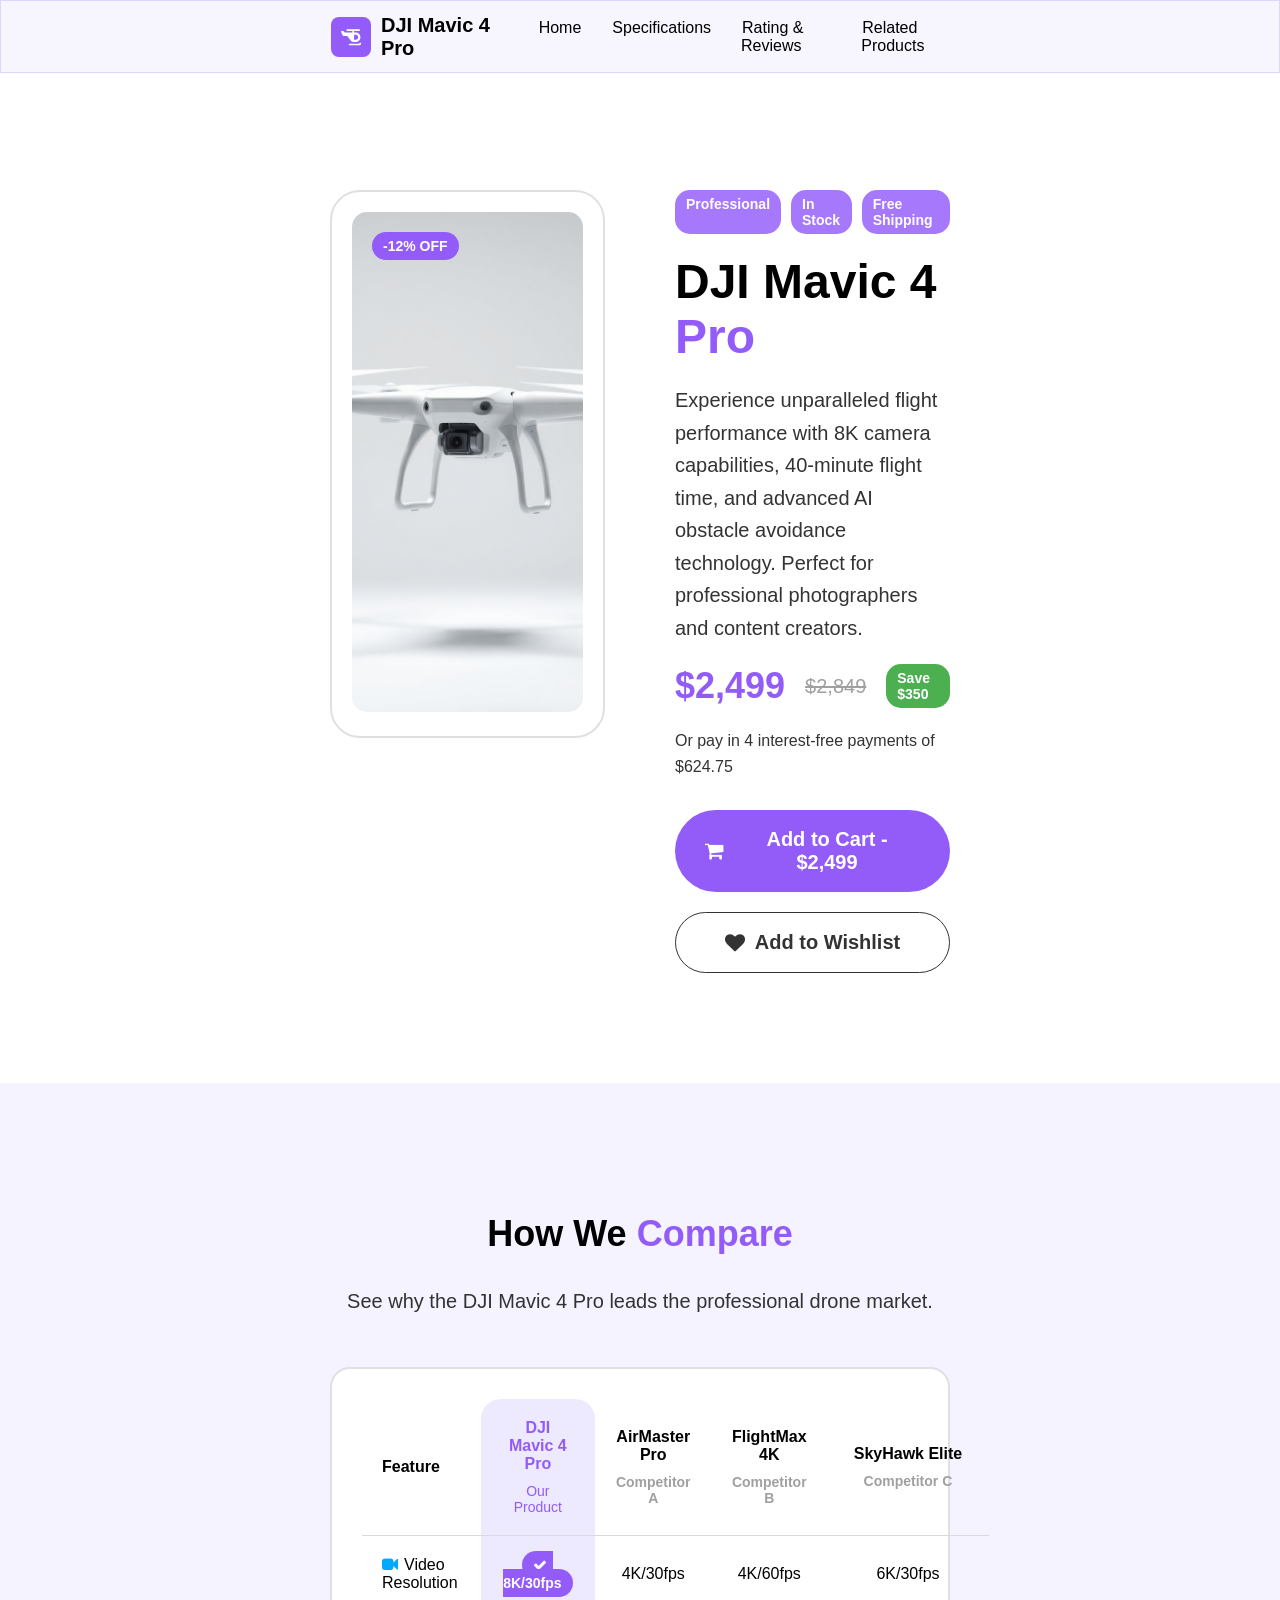
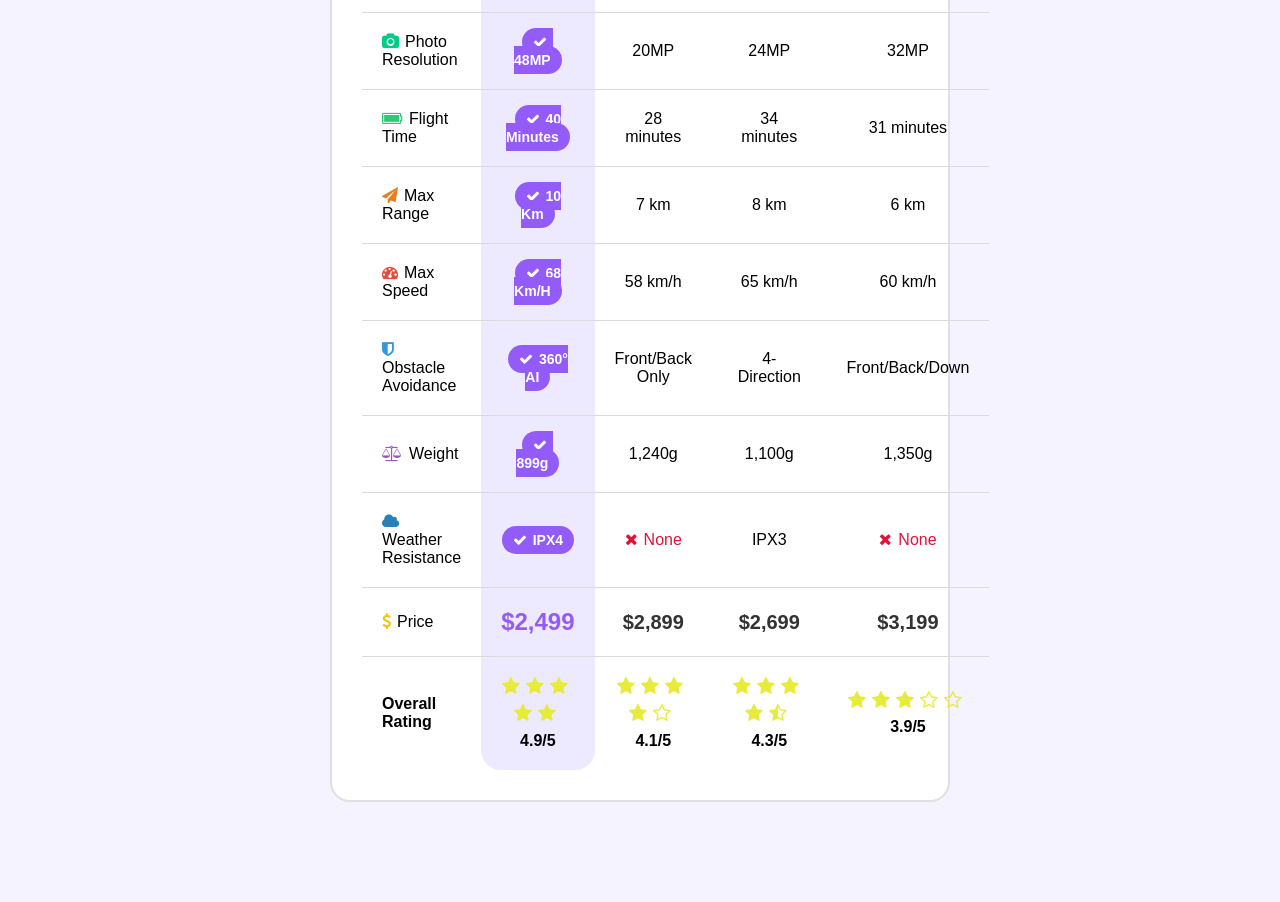
==== 1/index.html @ ffea20bc "Restructure projects" ====
<!DOCTYPE html>
<html lang="en">

<head>
    <meta charset="UTF-8">
    <meta name="viewport" content="width=device-width, initial-scale=1.0">
    <title>Assessment 3</title>
    <link rel="stylesheet" href="style.css">
    <link rel="stylesheet" href="https://cdnjs.cloudflare.com/ajax/libs/font-awesome/4.7.0/css/font-awesome.min.css">
</head>

<body>
    <header class="header container">
        <nav class="nav">
            <div class="nav-title">
                <div class="nav-logo">
                    <img src="images/icon.svg" alt="">
                </div>
                <h1 class="nav-title-text">DJI Mavic 4 Pro</h1>
            </div>
            <ul class="nav-links">
                <li><a href="#home">Home</a></li>
                <li><a href="#specs">Specifications</a></li>
                <li><a href="#">Rating & Reviews</a></li>
                <li><a href="#">Related Products</a></li>
            </ul>
        </nav>
    </header>

    <section id="home" class="section main-section">
        <div class="main-image-box">
            <img src="images/main-image.png" alt="DJI Mavic 4 Pro" class="main-image">
            <span class="badge">-12% OFF</span>
        </div>
        <div class="main-details">
            <div class="d-flex tags">
                <span class="tag badge">Professional</span>
                <span class="tag badge">In Stock</span>
                <span class="tag badge">Free Shipping</span>
            </div>
            <h1 class="main-title">DJI Mavic 4 <span class="highlight">Pro</span></h1>
            <p class="main-description">
                Experience unparalleled flight performance with 8K camera capabilities, 40-minute flight time, and
                advanced AI obstacle avoidance technology. Perfect for professional photographers and content creators.
            </p>
            <div class="d-flex align-center ">
                <span class="discount-price">$2,499</span>
                <span class="original-price">$2,849</span>
                <span class="saved badge">Save $350</span>
            </div>
            <p class="installment">Or pay in 4 interest-free payments of $624.75</p>
            <button class="btn primary"><i class="fa fa-shopping-cart"></i> Add to Cart - $2,499</button>
            <button class="btn secondary"><i class="fa fa-heart"></i> Add to Wishlist</button>
        </div>
    </section>

    <section id="specs" class="section specs-section">
        <div class="specs-header">
            <h2 class="">How We <span class="highlight">Compare</span></h2>
            <p class="specs-description">See why the DJI Mavic 4 Pro leads the professional drone market.</p>
        </div>
        <div class="card card-secandry">
            <table class="specs-table">
                <thead>
                    <tr>
                        <th>Feature</th>
                        <th class="highlight-col">
                            DJI Mavic 4 Pro
                            <span class="comp-sub our-prod-sub">Our Product</span>
                        </th>
                        <th>
                            AirMaster Pro
                            <span class="comp-sub">Competitor A</span>
                        </th>
                        <th>
                            FlightMax 4K
                            <span class="comp-sub">Competitor B</span>
                        </th>
                        <th>
                            SkyHawk Elite
                            <span class="comp-sub">Competitor C</span>
                        </th>
                    </tr>
                </thead>
                <tbody>
                    <!-- Video Resolution -->
                    <tr>
                        <td><i class="fa fa-video-camera feature-icon icon-video"></i>Video Resolution</td>
                        <td class="highlight-col"><span class="badge"><i class="fa fa-check"></i>8K/30fps</span></td>
                        <td>4K/30fps</td>
                        <td>4K/60fps</td>
                        <td>6K/30fps</td>
                    </tr>
                    <!-- Photo Resolution -->
                    <tr>
                        <td><i class="fa fa-camera feature-icon icon-photo"></i>Photo Resolution</td>
                        <td class="highlight-col"><span class="badge"><i class="fa fa-check"></i>48MP</span></td>
                        <td>20MP</td>
                        <td>24MP</td>
                        <td>32MP</td>
                    </tr>
                    <!-- Flight Time -->
                    <tr>
                        <td><i class="fa fa-battery-full feature-icon icon-flight"></i>Flight Time</td>
                        <td class="highlight-col"><span class="badge"><i class="fa fa-check"></i>40 minutes</span></td>
                        <td>28 minutes</td>
                        <td>34 minutes</td>
                        <td>31 minutes</td>
                    </tr>
                    <!-- Max Range -->
                    <tr>
                        <td><i class="fa fa-paper-plane feature-icon icon-range"></i>Max Range</td>
                        <td class="highlight-col"><span class="badge"><i class="fa fa-check"></i>10 km</span></td>
                        <td>7 km</td>
                        <td>8 km</td>
                        <td>6 km</td>
                    </tr>
                    <!-- Max Speed -->
                    <tr>
                        <td><i class="fa fa-dashboard feature-icon icon-speed"></i>Max Speed</td>
                        <td class="highlight-col"><span class="badge"><i class="fa fa-check"></i>68 km/h</span></td>
                        <td>58 km/h</td>
                        <td>65 km/h</td>
                        <td>60 km/h</td>
                    </tr>
                    <!-- Obstacle Avoidance -->
                    <tr>
                        <td><i class="fa fa-shield feature-icon icon-avoid"></i>Obstacle Avoidance</td>
                        <td class="highlight-col"><span class="badge"><i class="fa fa-check"></i>360° AI</span></td>
                        <td class="alert-text">Front/Back Only</td>
                        <td class="alert-text">4-Direction</td>
                        <td class="alert-text">Front/Back/Down</td>
                    </tr>
                    <!-- Weight -->
                    <tr>
                        <td><i class="fa fa-balance-scale feature-icon icon-weight"></i>Weight</td>
                        <td class="highlight-col"><span class="badge"><i class="fa fa-check"></i>899g</span></td>
                        <td>1,240g</td>
                        <td>1,100g</td>
                        <td>1,350g</td>
                    </tr>
                    <!-- Weather Resistance -->
                    <tr>
                        <td><i class="fa fa-cloud feature-icon icon-weather"></i>Weather Resistance</td>
                        <td class="highlight-col"><span class="badge"><i class="fa fa-check"></i>IPX4</span></td>
                        <td class="cross-text"><i class="fa fa-times"></i>None</td>
                        <td>IPX3</td>
                        <td class="cross-text"><i class="fa fa-times"></i>None</td>
                    </tr>
                    <!-- Price -->
                    <tr>
                        <td><i class="fa fa-usd feature-icon icon-price"></i>Price</td>
                        <td class="highlight-col"><span class="price-text">$2,499</span></td>
                        <td class="price-text">$2,899</td>
                        <td class="price-text">$2,699</td>
                        <td class="price-text">$3,199</td>
                    </tr>
                    <!-- Overall Rating -->
                    <tr>
                        <td>Overall Rating</td>
                        <td class="highlight-col">
                            <div class="rating-stars">
                                <i class="fa fa-star"></i><i class="fa fa-star"></i><i class="fa fa-star"></i><i
                                    class="fa fa-star"></i><i class="fa fa-star"></i>
                            </div>
                            <span class="rating-val">4.9/5</span>
                        </td>
                        <td>
                            <div class="rating-stars">
                                <i class="fa fa-star"></i><i class="fa fa-star"></i><i class="fa fa-star"></i><i
                                    class="fa fa-star"></i><i class="fa fa-star-o"></i>
                            </div>
                            <span class="rating-val">4.1/5</span>
                        </td>
                        <td>
                            <div class="rating-stars">
                                <i class="fa fa-star"></i><i class="fa fa-star"></i><i class="fa fa-star"></i><i
                                    class="fa fa-star"></i><i class="fa fa-star-half-o"></i>
                            </div>
                            <span class="rating-val">4.3/5</span>
                        </td>
                        <td>
                            <div class="rating-stars">
                                <i class="fa fa-star"></i><i class="fa fa-star"></i><i class="fa fa-star"></i><i
                                    class="fa fa-star-o"></i><i class="fa fa-star-o"></i>
                            </div>
                            <span class="rating-val">3.9/5</span>
                        </td>
                    </tr>
                </tbody>
            </table>
        </div> 
    </section>


</body>

</html>
---- 1/style.css ----
body {
    padding: 0;
    margin: 0;
    font-family: sans-serif;
}

* {
    box-sizing: border-box;
}

h1 {
    font-size: 3rem;
}

h2 {
    font-size: 2.25rem;
}

p {
    font-size: 1.25rem;
    line-height: 1.625;
    color: #333;
}

/************* Common *************/

.container {
    padding-inline: 330px;
}

.d-flex {
    display: flex;
}

.section {
    padding-block: 100px;
    padding-inline: 330px;
}

.justify-content-between {
    justify-content: space-between;
}

.align-center {
    align-items: center;
}

.badge {
    color: #fff;
    font-size: 14px;
    font-weight: bold;
    padding: 6px 11px;
    border-radius: 15px;
    text-transform: capitalize;
}

.highlight {
    color: #935cf8;
}

.btn {
    display: inline-flex;
    align-items: center;
    gap: 10px;
    padding: 18px 30px;
    border-radius: 50vw;
    font-size: 1.25rem;
    font-weight: bold;
    cursor: pointer;
    border: none;
    justify-content: center;
    margin-inline-end: 10px;
    margin-block: 10px;
    transition: all 0.3s ease-in-out;
}

.btn:hover {
    transform: scale(1.05);
    box-shadow: 0px 4px 15px rgba(0, 0, 0, 0.2);
}

.btn:active {
    transform: scale(1);
    box-shadow: none;
}

.btn.primary {
    background-color: #935cf8;
    color: #fff;
    width: 100%;
}

.btn.secondary {
    background-color: #fff;
    color: #333;
    width: 100%;
    border: 1px solid #333;
}

.card {
    border: 2px solid #e0e0e0;
    border-radius: 20px;
    padding: 30px;
    border: 2px solid #bbb9b9;
}

.card-secandry {
    background-color: #fff;
    border: 2px solid #e0e0e0;
}

/************* Header *************/

.header {
    background-color: oklch(96.914% 0.01616 293.61 / 0.753);
    height: 73px;
    width: 100%;
    position: fixed;
    top: 0;
    left: 0;
    right: 0;
    z-index: 1000;
    align-content: center;
    border: 1px solid oklch(89.4% .057 293.283);
    backdrop-filter: blur(12px);
}

.nav {
    display: flex;
    justify-content: space-between;
    align-items: center;
}

.nav-title {
    display: flex;
    align-items: center;
    gap: 10px;
}

.nav-logo {
    background-color: #935cf8;
    border-radius: 8px;
    padding: 10px;
    display: flex;
}

.nav-logo img {
    filter: invert(1);
    height: 20px;
    width: 20px;
    align-items: center;
}

.nav-title-text {
    font-size: 1.25rem;
    font-weight: bold;
    margin-block: 0;
}

.nav-links {
    display: flex;
    gap: 30px;
}

.nav-links li {
    list-style: none;
}

.nav-links a {
    text-decoration: none;
    color: #000;
    position: relative;
    transition: all 0.5s ease-in-out;
    padding-inline: 1px;
}

.nav-links a:hover {
    color: #935cf8;
}

.nav-links a::after {
    content: '';
    display: block;
    width: 0%;
    height: 2px;
    background-color: #935cf8;
    position: absolute;
    bottom: -5px;
    transition: all 0.5s;
}

.nav-links a.active::after {
    width: 100%;
}

.nav-links a:hover::after {
    width: 100%;
}




/************* Main Section *************/
.main-section {
    display: grid;
    gap: 70px;
    grid-template-columns: 1fr 1fr;
    min-height: 100vh;
    align-items: flex-start;
    padding-top: 190px;
}

.main-image-box {
    position: relative;
    padding: 20px;
    border: 2px solid #e0e0e0;
    border-radius: 30px;
}

.main-image {
    width: 100%;
    border-radius: 15px;
    height: 500px;
    object-fit: cover;
    object-position: top;
}

.main-image-box .badge {
    position: absolute;
    top: 40px;
    left: 40px;
    background-color: #935cf8;
}

.main-details .tags {
    gap: 10px;
    margin-bottom: 20px;
}

.main-details .tag {
    background-color: #a678fc;
}

.main-title {
    font-weight: bold;
    margin-block: 0;
}

.main-description {
    font-size: 1.25rem;
    margin-block: 20px;
    line-height: 1.625;
    color: #333;
}

.discount-price {
    font-size: 2.25rem;
    font-weight: bold;
    color: #935cf8;
    margin-right: 20px;
}

.original-price {
    font-size: 1.25rem;
    color: #a0a0a0;
    text-decoration: line-through;
    margin-right: 20px;
}

.saved {
    background-color: #4caf50;
}

.installment {
    font-size: 1rem;
    color: #333;
    margin-block: 20px;
}






/************* Specs Section *************/
.specs-section {
    background-color: #f5f3ff;
}

.specs-header {
    text-align: center;
    margin-bottom: 50px;
}

table {
    width: 100%;
    border-collapse: collapse;
}

tr {
    border-bottom: .5px solid #dadada;
    padding-block: 10px;
}

th,
td {
    padding: 20px 20px;
    text-align: center;
}

th:first-child,
td:first-child {
    text-align: left;
}

.highlight-col {
    background-color: #ede9fe;
}

th:nth-child(2) {
    color: #935cf8;
}

.highlight-col .badge {
    background-color: #935cf8;
}

.comp-sub {
    display: block;
    font-size: 0.875rem;
    color: #a0a0a0;
    margin-top: 10px;
}

.our-prod-sub {
    display: block;
    font-size: 0.875rem;
    color: #935cf8;
    font-weight: normal;
}

tr i {
    margin-inline-end: 6px;
}

th:nth-child(2) {
    border-top-left-radius: 20px;
    border-top-right-radius: 20px;
}

tr:last-child td:nth-child(2) {
    border-bottom-left-radius: 20px;
    border-bottom-right-radius: 20px;
}

tbody tr:last-child {
    border-bottom: none;
    font-weight: bold;
}

tbody tr:last-child i {
    color: #e7eb3c;
    margin-block-end: 8px;
    font-size: larger;
}

td:has(i.fa-times) {
    color: crimson;
}
.icon-video { color: #00a8ff; }
.icon-photo { color: #00cc88; }
.icon-flight { color: #2ecc71; }
.icon-range { color: #e67e22; }
.icon-speed { color: #e74c3c; }
.icon-avoid { color: #3498db; }
.icon-weight { color: #9b59b6; }
.icon-weather { color: #2980b9; }
.icon-price { color: #f1c40f; }

.price-text{
    font-size: 1.25rem;
    color: #333;
    margin-block: 20px;
    font-weight: bold;
}

.highlight-col .price-text{
    color: #935cf8;
    font-size: 1.5rem;
}
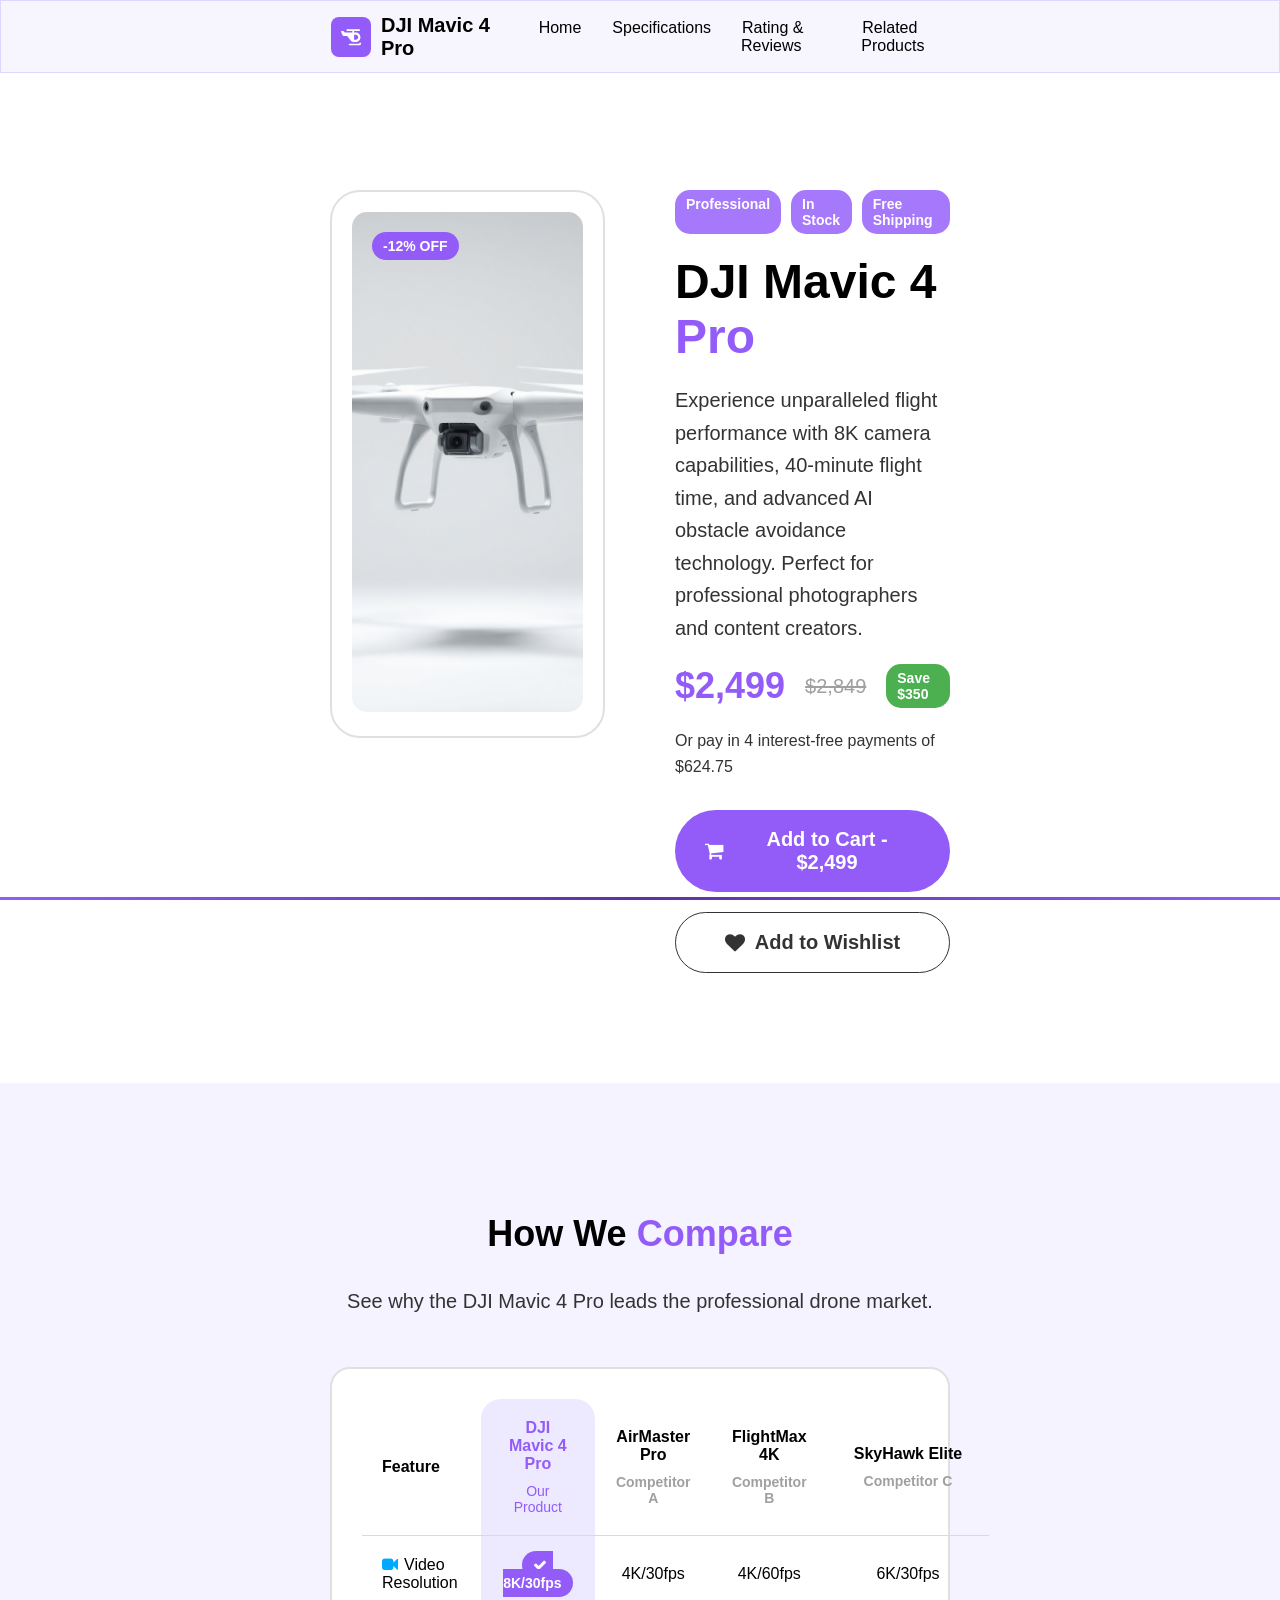
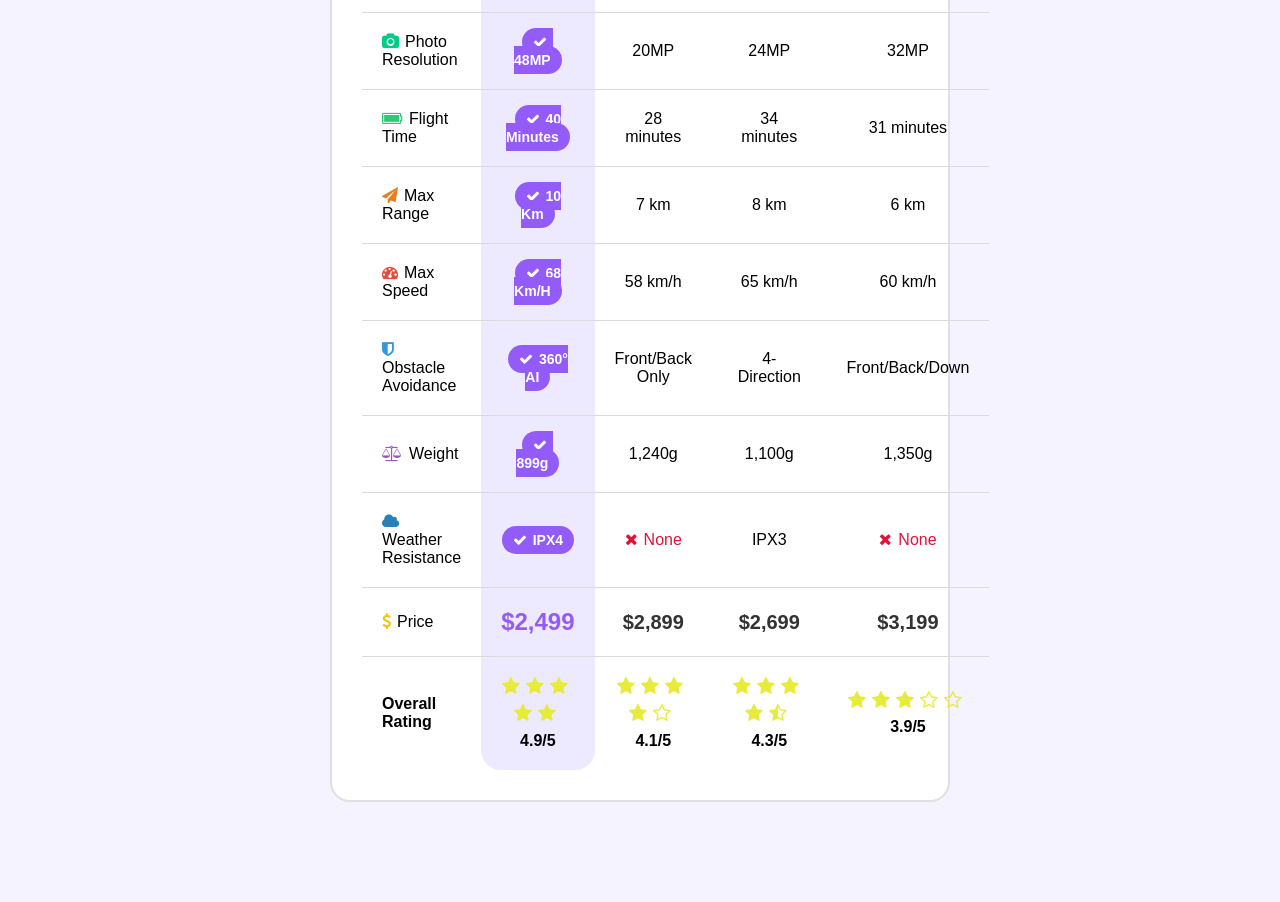
==== commit 68130ae3: "Updates" ====
--- a/1/index.html
+++ b/1/index.html
@@ -6,7 +6,7 @@
     <meta name="viewport" content="width=device-width, initial-scale=1.0">
     <title>Assessment 3</title>
     <link rel="stylesheet" href="style.css">
-    <link rel="stylesheet" href="https://cdnjs.cloudflare.com/ajax/libs/font-awesome/4.7.0/css/font-awesome.min.css">
+    <link rel="stylesheet" href="..\assets\font-awesome-4.7.0\css\font-awesome.css">
 </head>
 
 <body>
@@ -189,10 +189,10 @@
                     </tr>
                 </tbody>
             </table>
-        </div> 
+        </div>
     </section>
 
-
+    <div class="bar"></div>
 </body>
 
 </html>
--- a/1/style.css
+++ b/1/style.css
@@ -198,6 +198,22 @@
 }
 
 
+.bar{
+    position: fixed;
+    bottom: 0px;
+    width: 100%;
+    transform-origin: left;
+    animation: fill linear;
+    animation-timeline: scroll();
+    height: 3px;
+    background: linear-gradient(50deg ,#935cf8,#5a33a1,#935cf8);
+}
+
+@keyframes fill {
+    from { transform:scalex(0);}
+    to{transform: scalex(1);}
+}
+
 
 
 /************* Main Section *************/
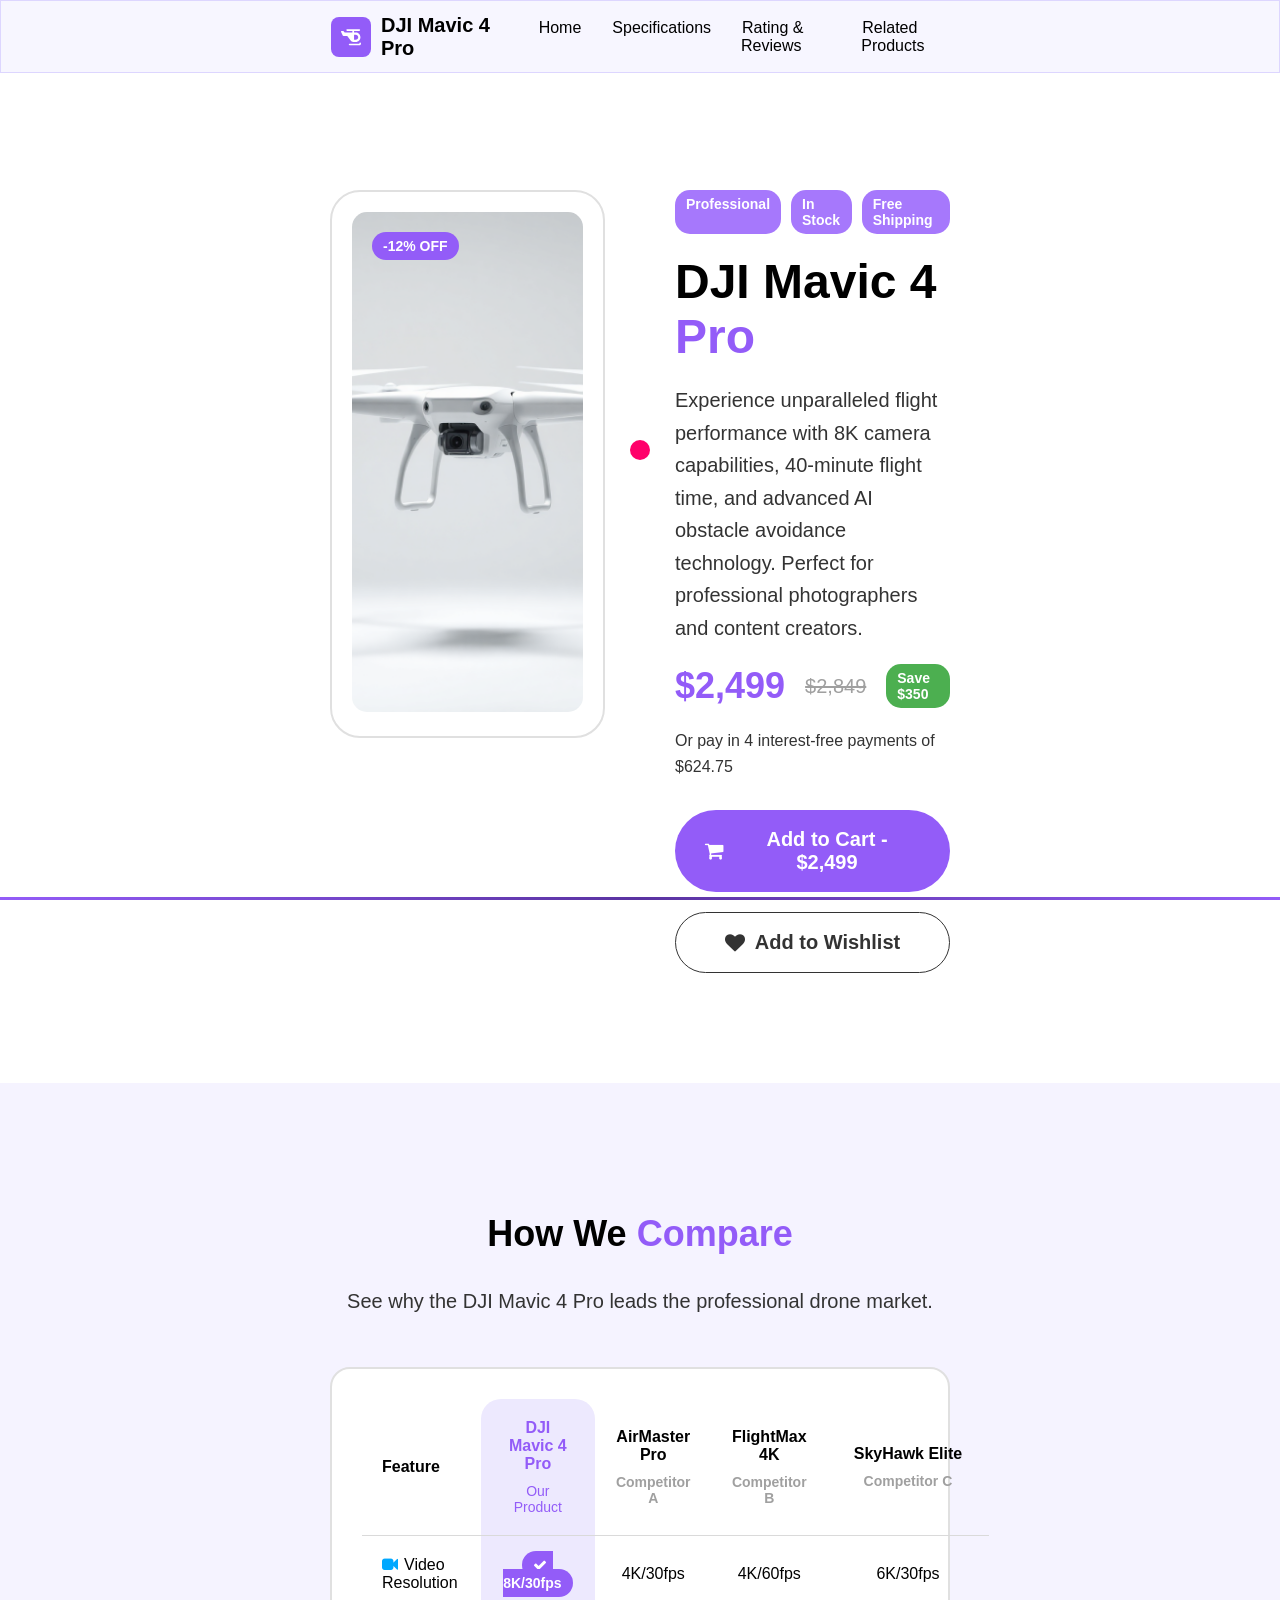
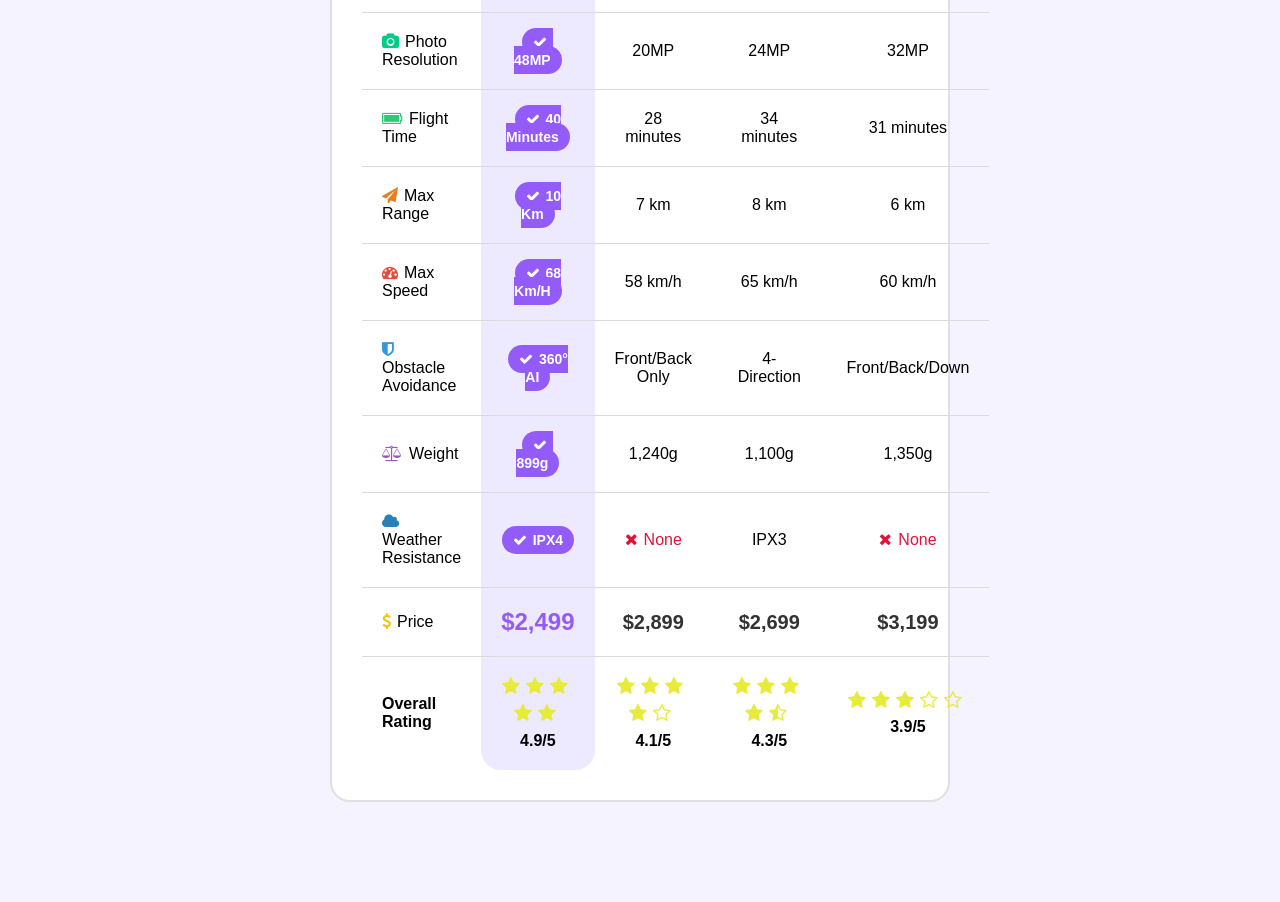
==== commit 2862891f: "mouse chaser" ====
--- a/1/index.html
+++ b/1/index.html
@@ -10,6 +10,8 @@
 </head>
 
 <body>
+    
+    <div class="chaser"></div>
     <header class="header container">
         <nav class="nav">
             <div class="nav-title">
@@ -193,6 +195,15 @@
     </section>
 
     <div class="bar"></div>
+    <script>
+        window.onload = function(){
+            window.addEventListener('mousemove', (e) => {
+  // تحديث قيم المتغيرات داخل CSS بقيم إحداثيات الماوس الحالية
+  document.documentElement.style.setProperty('--x', e.clientX + 'px');
+  document.documentElement.style.setProperty('--y', e.clientY + 'px');
+});
+        }
+    </script>
 </body>
 
 </html>
--- a/1/style.css
+++ b/1/style.css
@@ -403,4 +403,28 @@
 .highlight-col .price-text{
     color: #935cf8;
     font-size: 1.5rem;
+}
+
+
+
+
+
+.chaser {
+  position: fixed;
+  width: 20px;
+  height: 20px;
+  background-color: #ff006a;
+  border-radius: 50%;
+  pointer-events: none; /* تمنع العنصر من حجب نقرات الماوس */
+  
+  /* نقل العنصر إلى منتصف مؤشر الماوس */
+  transform: translate(-50%, -50%);
+  
+  /* ربط حركة العنصر بالمتغيرات المخصصة */
+  left: var(--x, 50%);
+  top: var(--y, 50%);
+  
+  /* إضافة تأثير تأخير (اللحاق مطاطي وسلس) */
+  transition: left 0.3s cubic-bezier(0.075, 0.82, 0.165, 1), top 0.3s cubic-bezier(0.075, 0.82, 0.165, 1);
+  z-index: 1000;
 }
